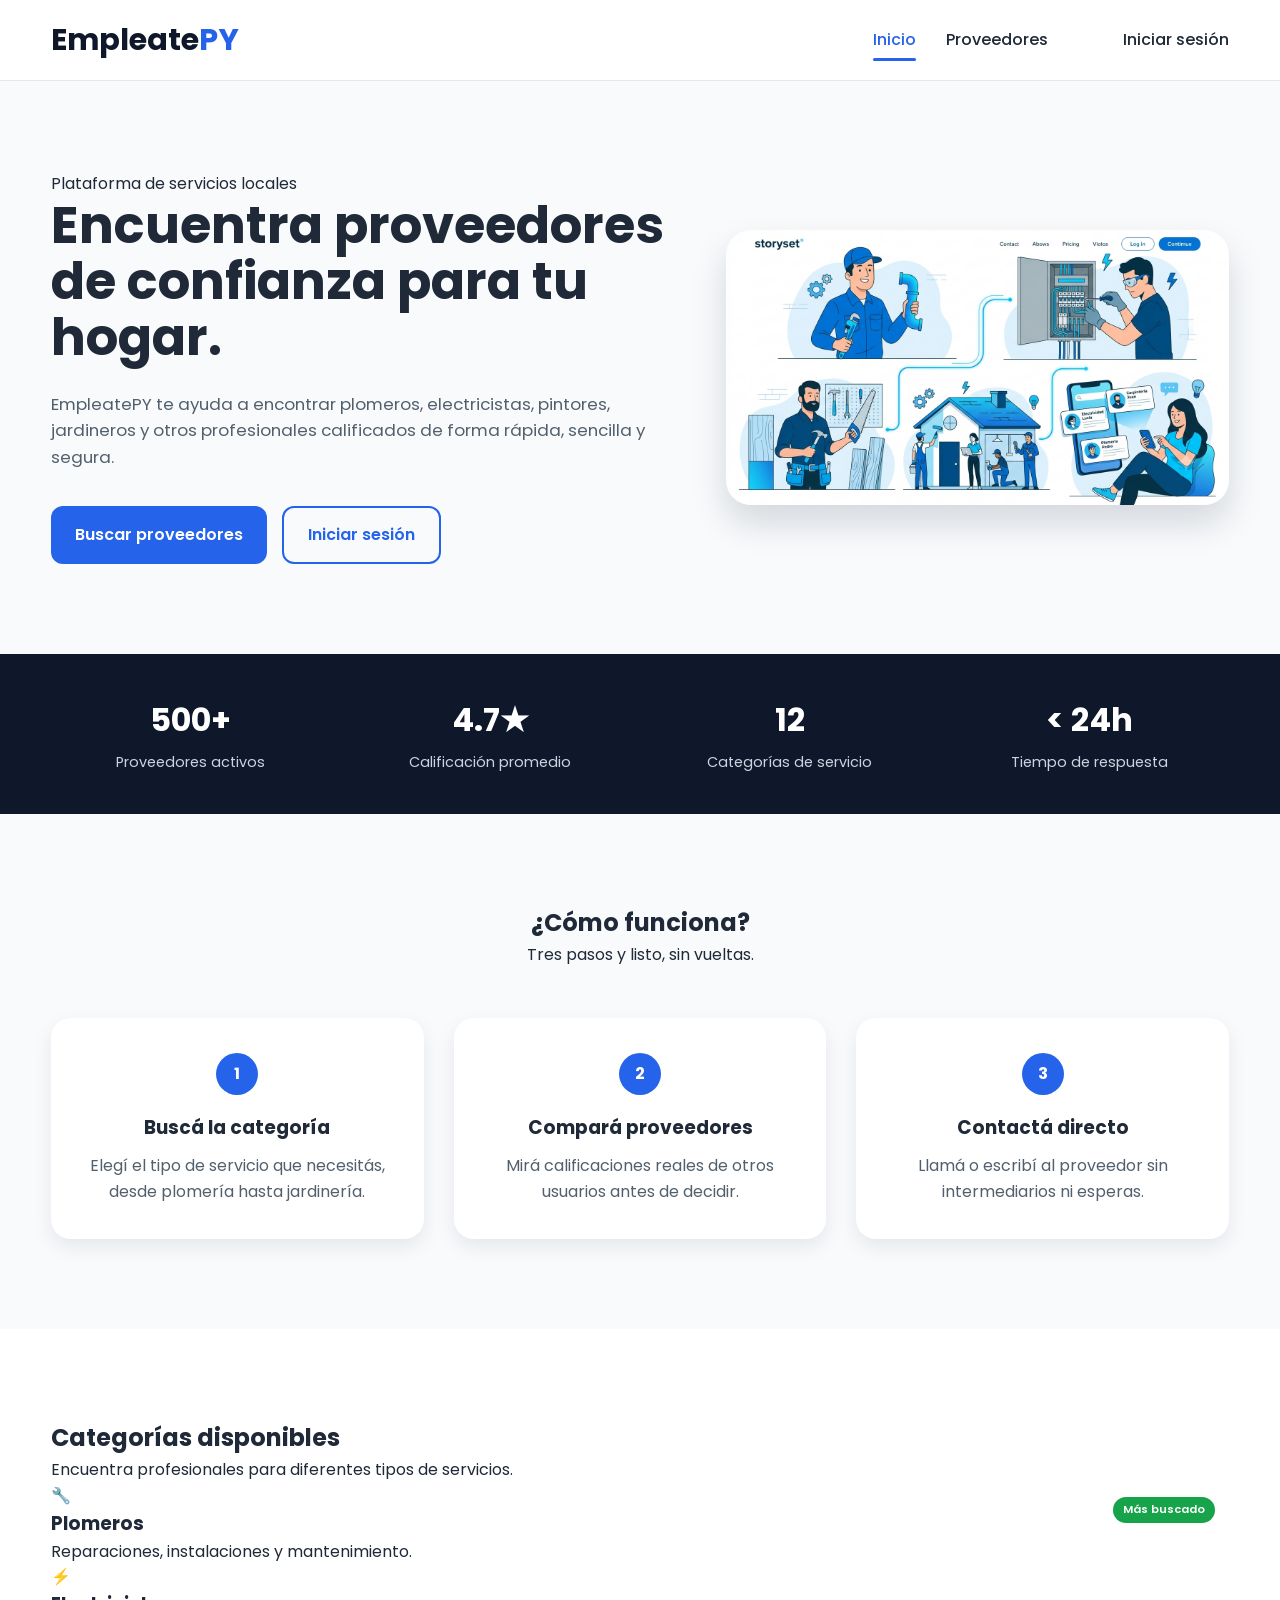
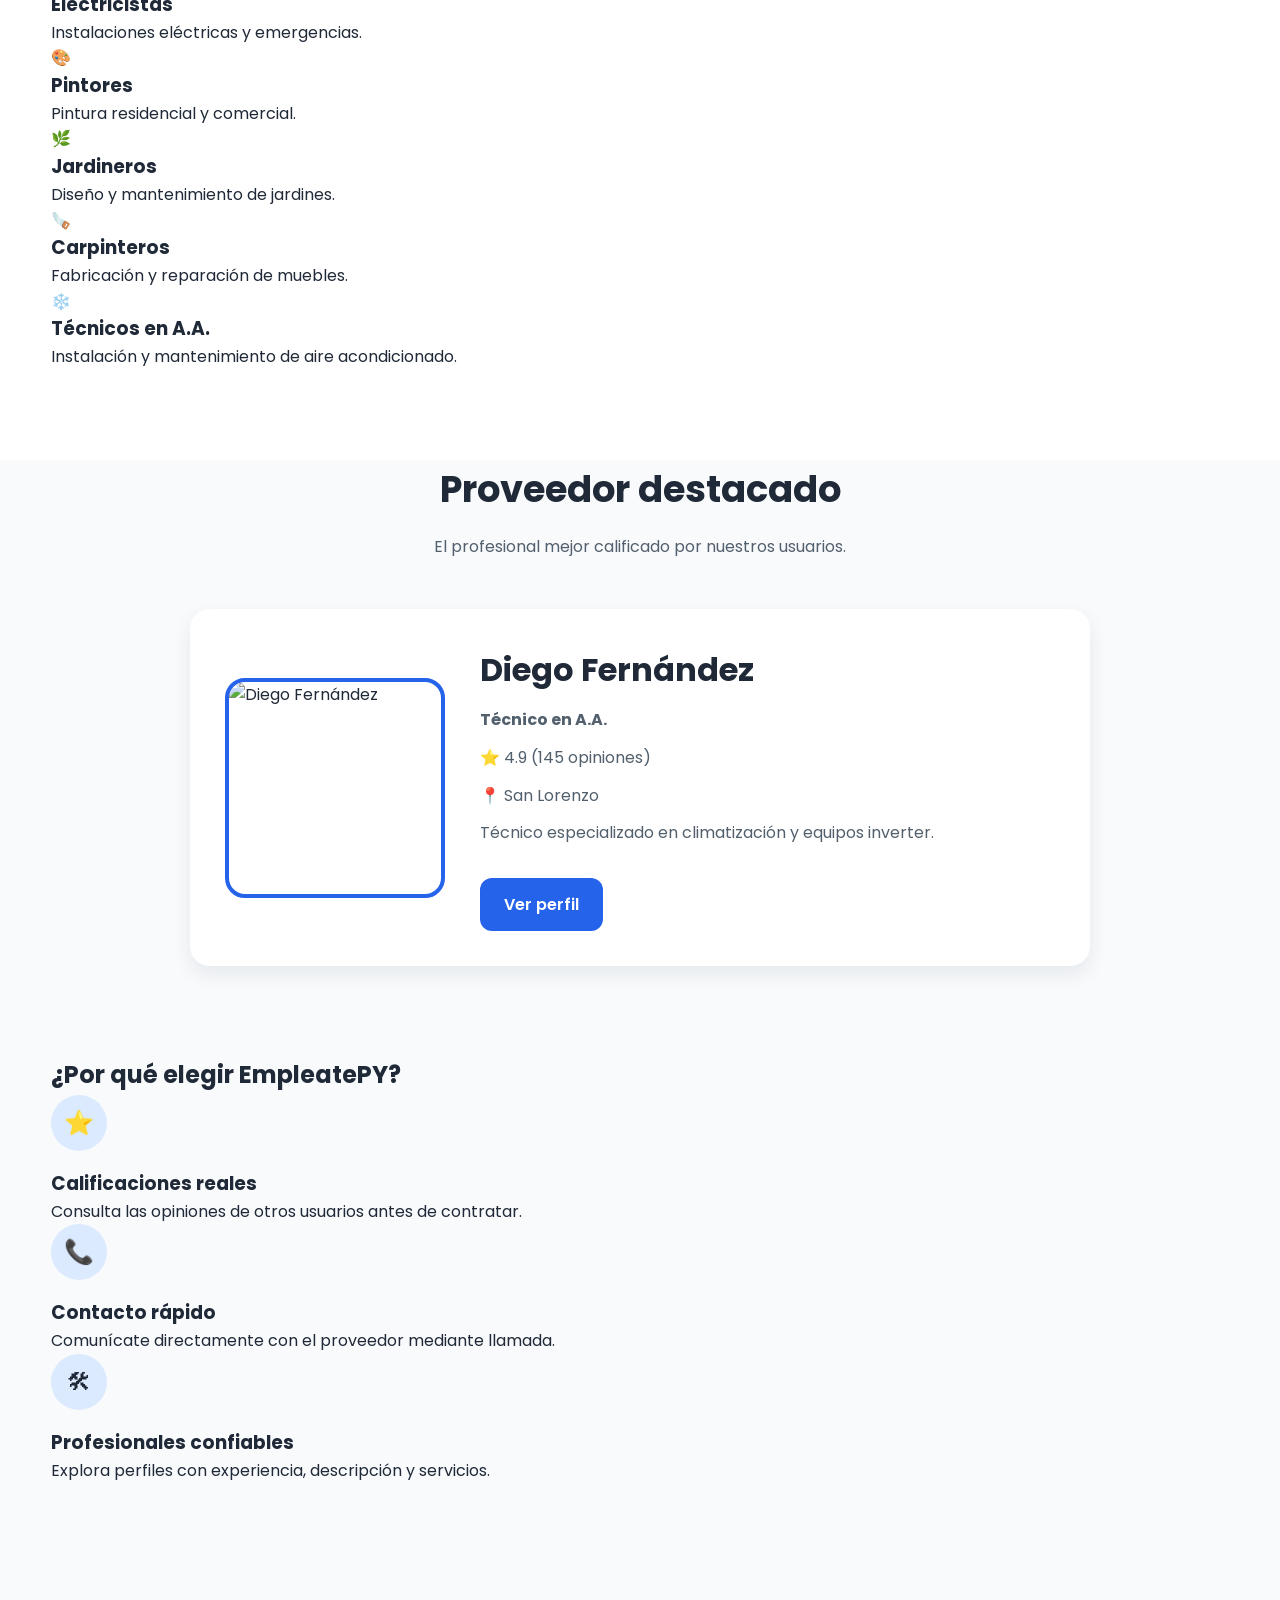
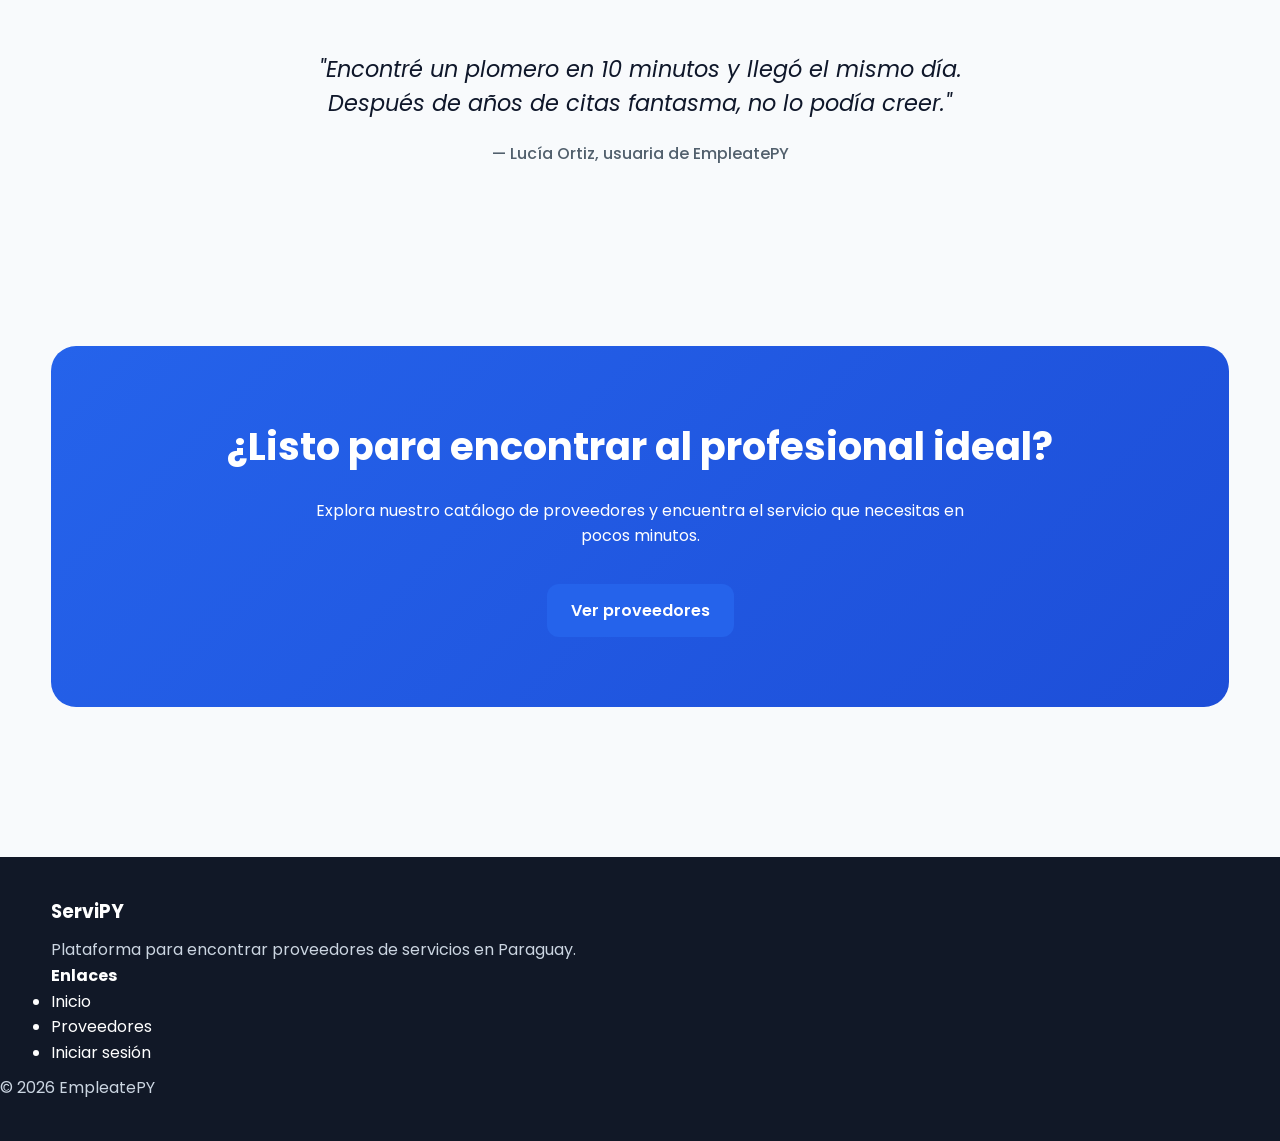
==== index.html @ 204a03ce "EmpleaPY" ====
<!DOCTYPE html>
<html lang="es">

<head>
    <meta charset="UTF-8">
    <meta name="viewport" content="width=device-width, initial-scale=1.0">

    <title>EmpleatePY | Encuentra proveedores de confianza</title>

    <!-- Google Fonts -->
    <link rel="preconnect" href="https://fonts.googleapis.com">
    <link rel="preconnect" href="https://fonts.gstatic.com" crossorigin>

    <link href="https://fonts.googleapis.com/css2?family=Poppins:wght@300;400;500;600;700&display=swap"
        rel="stylesheet">

    <!-- CSS -->
    <link rel="stylesheet" href="css/style.css">
    <link rel="stylesheet" href="css/responsive.css">
</head>

<body>

    <!-- NUEVO: skip link para navegación por teclado -->
    <a href="#contenido" class="skip-link">Saltar al contenido principal</a>

    <!-- ========================= -->
    <!-- ENCABEZADO -->
    <!-- ========================= -->

    <header class="encabezado">

        <div class="contenedor">

            <a href="index.html" class="logo">
                Empleate<span>PY</span>
            </a>

            <nav class="menu" aria-label="Navegación principal">

                <a href="index.html" class="activo">
                    Inicio
                </a>

                <a href="proveedores.html">
                    Proveedores
                </a>

                <p id="saludo-usuario"></p>

                <a
                    href="login.html"
                    id="enlace-login">

                    Iniciar sesión

                </a>

            </nav>

        </div>

    </header>

    <main id="contenido">

        <!-- ========================= -->
        <!-- HERO -->
        <!-- ========================= -->

        <section class="hero">

            <div class="contenedor hero-contenido">

                <div class="hero-texto">

                    <span class="etiqueta">
                        Plataforma de servicios locales
                    </span>

                    <h1>
                        Encuentra proveedores de confianza para tu hogar.
                    </h1>

                    <p>
                        EmpleatePY te ayuda a encontrar plomeros, electricistas, pintores,
                        jardineros y otros profesionales calificados de forma rápida,
                        sencilla y segura.
                    </p>

                    <div class="hero-botones">

                        <a href="proveedores.html" class="boton-principal">
                            Buscar proveedores
                        </a>

                        <a href="login.html" class="boton-secundario">
                            Iniciar sesión
                        </a>

                    </div>

                </div>

                <div class="hero-imagen">

                    <img src="img/proveedor-destacado.png"
                        alt="Personas contratando proveedores">

                </div>

            </div>

        </section>

        <!-- ========================= -->
        <!-- NUEVO: FRANJA DE CONFIANZA -->
        <!-- ========================= -->

        <section class="franja-confianza" aria-label="Estadísticas de la plataforma">

            <div class="contenedor grid-confianza">

                <div class="dato-confianza">
                    <span class="dato-numero">500+</span>
                    <span class="dato-texto">Proveedores activos</span>
                </div>

                <div class="dato-confianza">
                    <span class="dato-numero">4.7★</span>
                    <span class="dato-texto">Calificación promedio</span>
                </div>

                <div class="dato-confianza">
                    <span class="dato-numero">12</span>
                    <span class="dato-texto">Categorías de servicio</span>
                </div>

                <div class="dato-confianza">
                    <span class="dato-numero">&lt; 24h</span>
                    <span class="dato-texto">Tiempo de respuesta</span>
                </div>

            </div>

        </section>

        <!-- ========================= -->
        <!-- NUEVO: CÓMO FUNCIONA -->
        <!-- ========================= -->

        <section class="como-funciona">

            <div class="contenedor">

                <h2>¿Cómo funciona?</h2>
                <p class="subtitulo">Tres pasos y listo, sin vueltas.</p>

                <ol class="lista-pasos">

                    <li class="paso">
                        <span class="paso-numero">1</span>
                        <h3>Buscá la categoría</h3>
                        <p>Elegí el tipo de servicio que necesitás, desde plomería hasta jardinería.</p>
                    </li>

                    <li class="paso">
                        <span class="paso-numero">2</span>
                        <h3>Compará proveedores</h3>
                        <p>Mirá calificaciones reales de otros usuarios antes de decidir.</p>
                    </li>

                    <li class="paso">
                        <span class="paso-numero">3</span>
                        <h3>Contactá directo</h3>
                        <p>Llamá o escribí al proveedor sin intermediarios ni esperas.</p>
                    </li>

                </ol>

            </div>

        </section>

        <!-- ========================= -->
        <!-- CATEGORÍAS -->
        <!-- ========================= -->

        <section class="categorias">

            <div class="contenedor">

                <h2>
                    Categorías disponibles
                </h2>

                <p class="subtitulo">
                    Encuentra profesionales para diferentes tipos de servicios.
                </p>

                <div class="contenedor-categorias">

                    <article class="tarjeta-categoria">

                        <!-- NUEVO: insignia en la categoría más buscada -->
                        <span class="insignia-popular">Más buscado</span>

                        <div class="icono">
                            🔧
                        </div>

                        <h3>Plomeros</h3>

                        <p>
                            Reparaciones, instalaciones y mantenimiento.
                        </p>

                    </article>

                    <article class="tarjeta-categoria">

                        <div class="icono">
                            ⚡
                        </div>

                        <h3>Electricistas</h3>

                        <p>
                            Instalaciones eléctricas y emergencias.
                        </p>

                    </article>

                    <article class="tarjeta-categoria">

                        <div class="icono">
                            🎨
                        </div>

                        <h3>Pintores</h3>

                        <p>
                            Pintura residencial y comercial.
                        </p>

                    </article>

                    <article class="tarjeta-categoria">

                        <div class="icono">
                            🌿
                        </div>

                        <h3>Jardineros</h3>

                        <p>
                            Diseño y mantenimiento de jardines.
                        </p>

                    </article>

                    <article class="tarjeta-categoria">

                        <div class="icono">
                            🪚
                        </div>

                        <h3>Carpinteros</h3>

                        <p>
                            Fabricación y reparación de muebles.
                        </p>

                    </article>

                    <article class="tarjeta-categoria">

                        <div class="icono">
                            ❄️
                        </div>

                        <h3>Técnicos en A.A.</h3>

                        <p>
                            Instalación y mantenimiento de aire acondicionado.
                        </p>

                    </article>

                </div>

            </div>

        </section>

        <!-- ========================= -->
        <!-- NUEVO: PROVEEDOR DESTACADO -->
        <!-- (rompe el patrón de grillas repetidas) -->
        <!-- ========================= -->

        <section class="proveedor-destacado">

            <div class="contenedor">

                <div class="titulo-seccion">

                    <h2>Proveedor destacado</h2>

                    <p>El profesional mejor calificado por nuestros usuarios.</p>

                </div>

                <div id="proveedor-destacado">

                    <p>Cargando proveedor destacado...</p>

                </div>

            </div>

        </section>

        <!-- BENEFICIOS -->

        <section class="beneficios">

            <div class="contenedor">

                <h2>
                    ¿Por qué elegir EmpleatePY?
                </h2>

                <div class="contenedor-beneficios">

                    <article class="beneficio">

                        <span class="beneficio-icono" aria-hidden="true">⭐</span>
                        <h3>Calificaciones reales</h3>

                        <p>
                            Consulta las opiniones de otros usuarios antes de contratar.
                        </p>

                    </article>

                    <article class="beneficio">

                        <span class="beneficio-icono" aria-hidden="true">📞</span>
                        <h3>Contacto rápido</h3>

                        <p>
                            Comunícate directamente con el proveedor mediante llamada.
                        </p>

                    </article>

                    <article class="beneficio">

                        <span class="beneficio-icono" aria-hidden="true">🛠</span>
                        <h3>Profesionales confiables</h3>

                        <p>
                            Explora perfiles con experiencia, descripción y servicios.
                        </p>

                    </article>

                </div>

            </div>

        </section>

        <!-- NUEVO: TESTIMONIO -->

        <section class="testimonio">

            <div class="contenedor testimonio-caja">

                <blockquote>
                    "Encontré un plomero en 10 minutos y llegó el mismo día.
                    Después de años de citas fantasma, no lo podía creer."
                </blockquote>

                <p class="testimonio-autor">— Lucía Ortiz, usuaria de EmpleatePY</p>

            </div>

        </section>

        <!-- LLAMADO A LA ACCIÓN -->

        <section class="cta">

            <div class="contenedor">

                <h2>
                    ¿Listo para encontrar al profesional ideal?
                </h2>

                <p>
                    Explora nuestro catálogo de proveedores y encuentra el servicio
                    que necesitas en pocos minutos.
                </p>

                <a href="proveedores.html" class="boton-principal">
                    Ver proveedores
                </a>

            </div>

        </section>

    </main>

    <!-- PIE DE PÁGINA -->

    <footer class="pie-pagina">

        <div class="contenedor">

            <div>

                <h3>
                    Servi<span>PY</span>
                </h3>

                <p>
                    Plataforma para encontrar proveedores de servicios en Paraguay.
                </p>

            </div>

            <div>

                <h4>Enlaces</h4>

                <ul>

                    <li>
                        <a href="index.html">
                            Inicio
                        </a>
                    </li>

                    <li>
                        <a href="proveedores.html">
                            Proveedores
                        </a>
                    </li>

                    <li>
                        <a href="login.html">
                            Iniciar sesión
                        </a>
                    </li>

                </ul>

            </div>

        </div>

        <div class="copyright">

            <p>
                © 2026 EmpleatePY 
            </p>

        </div>

    </footer>
    <script src="js/sesion.js"></script>
    <script src="js/inicio.js"></script>

</body>

</html>
---- css/style.css ----
/* ===========================
   NUEVO: importar la fuente si no la tenés ya en el <head>
   Si ya la cargás con <link> en el HTML, borrá esta línea.
=========================== */
@import url('https://fonts.googleapis.com/css2?family=Poppins:wght@400;500;600;700&display=swap');
 
/* Variables */
 
:root {
 
    --color-principal: #2563eb;
    --color-principal-hover: #1d4ed8;
 
    --color-secundario: #0f172a;
 
    --color-fondo: #f8fafc;
 
    --color-blanco: #ffffff;
 
    --color-texto: #1f2937;
 
    /* NUEVO: oscurecido de #64748b a #52606d para mejorar el contraste (antes ~4.1:1, ahora ~4.6:1 sobre fondo blanco) */
    --color-texto-claro: #52606d;
 
    --color-borde: #e2e8f0;
 
    --color-exito: #16a34a;
 
    --color-error: #dc2626;
 
    --sombra-suave: 0 8px 20px rgba(15, 23, 42, .08);
 
    --sombra-hover: 0 18px 35px rgba(15, 23, 42, .15);
 
    /* NUEVO: variable de foco reutilizable en toda la app */
    --anillo-foco: 0 0 0 4px rgba(37, 99, 235, .35);
}
 
 
 
/* Reset */
 
* {
 
    margin: 0;
 
    padding: 0;
 
    box-sizing: border-box;
 
}
 
 
 
html {
 
    scroll-behavior: smooth;
 
}
 
/* NUEVO: respeta a usuarios que piden menos movimiento (accesibilidad) */
@media (prefers-reduced-motion: reduce) {
 
    html {
        scroll-behavior: auto;
    }
 
    *,
    *::before,
    *::after {
        animation-duration: 0.01ms !important;
        animation-iteration-count: 1 !important;
        transition-duration: 0.01ms !important;
        scroll-behavior: auto !important;
    }
}
 
 
 
body {
 
    font-family: "Poppins", sans-serif;
 
    background: var(--color-fondo);
 
    color: var(--color-texto);
 
    line-height: 1.6;
 
}
 
 
 
img {
 
    display: block;
 
    max-width: 100%;
 
}
 
 
 
a {
 
    color: inherit;
 
    text-decoration: none;
 
}
 
 
 
button,
input,
select {
 
    font-family: inherit;
 
}
 
/* NUEVO: estado de foco visible y consistente para navegación por teclado.
   Sin esto, Lighthouse/Accesibilidad y cualquier usuario de teclado quedan a ciegas. */
a:focus-visible,
button:focus-visible,
input:focus-visible,
select:focus-visible,
.tarjeta-proveedor:focus-visible,
.categoria:focus-visible {
 
    outline: 3px solid var(--color-principal);
    outline-offset: 3px;
    border-radius: 6px;
}
 
 
 
/* Contenedor */
 
.contenedor {
 
    width: min(92%, 1200px);
 
    margin: auto;
 
}
 
 
 
/* Header */
 
.encabezado {
 
    background: var(--color-blanco);
 
    border-bottom: 1px solid var(--color-borde);
 
    position: sticky;
 
    top: 0;
 
    z-index: 1000;
 
    backdrop-filter: blur(10px);
 
}
 
 
 
.encabezado .contenedor {
 
    display: flex;
 
    justify-content: space-between;
 
    align-items: center;
 
    min-height: 80px;
 
    /* NUEVO: permite que el menú baje de línea en pantallas chicas sin romper el layout */
    flex-wrap: wrap;
    gap: 15px;
    padding-block: 12px;
 
}
 
 
 
.logo {
 
    font-size: 1.9rem;
 
    font-weight: 700;
 
    color: var(--color-secundario);
 
}
 
 
 
.logo span {
 
    color: var(--color-principal);
 
}
 
 
 
.menu {
 
    display: flex;
 
    align-items: center;
 
    gap: 30px;
 
    /* NUEVO: en mobile el menú puede envolver en vez de desbordar la pantalla */
    flex-wrap: wrap;
 
}
 
 
 
.menu a {
 
    font-weight: 500;
 
    transition: .25s;
 
    position: relative;
 
}
 
 
 
.menu a:hover {
 
    color: var(--color-principal);
 
}
 
 
 
.menu .activo {
 
    color: var(--color-principal);
 
}
 
 
 
.menu .activo::after {
 
    content: "";
 
    position: absolute;
 
    left: 0;
 
    bottom: -8px;
 
    width: 100%;
 
    height: 3px;
 
    background: var(--color-principal);
 
    border-radius: 20px;
 
}
 
 
 
/* Hero */
 
.hero {
 
    padding: 90px 0;
 
}
 
 
 
.hero .contenedor {
 
    display: grid;
 
    grid-template-columns: 1.1fr .9fr;
 
    align-items: center;
 
    gap: 60px;
 
}
 
 
 
.hero h1 {
 
    font-size: 3.2rem;
 
    line-height: 1.1;
 
    margin-bottom: 25px;
 
}
 
 
 
.hero p {
 
    color: var(--color-texto-claro);
 
    font-size: 1.05rem;
 
    margin-bottom: 35px;
 
}
 
 
 
.hero-botones {
 
    display: flex;
 
    gap: 15px;
 
    flex-wrap: wrap;
 
}
 
 
 
.hero-imagen img {
 
    width: 100%;
 
    border-radius: 25px;
 
    box-shadow: var(--sombra-hover);
 
}
 
 
 
/* Botones */
 
.boton-principal,
.boton-secundario {
 
    display: inline-flex;
 
    align-items: center;
 
    justify-content: center;
 
    padding: 14px 24px;
 
    border-radius: 12px;
 
    font-weight: 600;
 
    transition: .25s;
 
    cursor: pointer;
 
    /* NUEVO: tamaño mínimo táctil recomendado (44px) para mobile */
    min-height: 44px;
 
}
 
 
 
.boton-principal {
 
    background: var(--color-principal);
 
    color: white;
 
}
 
 
 
.boton-principal:hover {
 
    background: var(--color-principal-hover);
 
    transform: translateY(-3px);
 
}
 
 
 
.boton-secundario {
 
    border: 2px solid var(--color-principal);
 
    color: var(--color-principal);
 
}
 
 
 
.boton-secundario:hover {
 
    background: var(--color-principal);
 
    color: white;
 
}
 
 
 
/* Títulos */
 
.titulo-seccion {
 
    text-align: center;
 
    margin-bottom: 50px;
 
}
 
 
 
.titulo-seccion h2 {
 
    font-size: 2.3rem;
 
    margin-bottom: 15px;
 
}
 
 
 
.titulo-seccion p {
 
    color: var(--color-texto-claro);
 
}
 
 
 
/* Inputs */
 
input,
select {
 
    width: 100%;
 
    padding: 14px 16px;
 
    border: 1px solid var(--color-borde);
 
    border-radius: 12px;
 
    background: white;
 
    transition: .25s;
 
    /* NUEVO: tamaño mínimo de fuente 16px evita el zoom automático molesto en iOS */
    font-size: 16px;
 
}
 
 
 
input:focus,
select:focus {
 
    outline: none;
 
    border-color: var(--color-principal);
 
    box-shadow: var(--anillo-foco);
 
}
 
 
 
/* Estado */
 
#estado {
 
    text-align: center;
 
    font-size: 1.1rem;
 
    padding: 40px 0;
 
    color: var(--color-texto-claro);
 
}
 
/* NUEVO: variantes visuales para distinguir claramente los 3 estados obligatorios
   (cargando / sin resultados / error) sin depender solo del texto */
#estado[data-tipo="error"] {
    color: var(--color-error);
    font-weight: 600;
}
 
#estado[data-tipo="vacio"] {
    color: var(--color-texto-claro);
    font-style: italic;
}
 
#estado[data-tipo="cargando"]::before {
    content: "";
    display: inline-block;
    width: 18px;
    height: 18px;
    margin-right: 10px;
    vertical-align: -3px;
    border: 3px solid var(--color-borde);
    border-top-color: var(--color-principal);
    border-radius: 50%;
    animation: girar 0.8s linear infinite;
}
 
@keyframes girar {
    to {
        transform: rotate(360deg);
    }
}
 
 
/* Beneficios */
 
.beneficios {
 
    padding: 90px 0;
 
}
 
 
 
.grid-beneficios {
 
    display: grid;
 
    grid-template-columns: repeat(3, 1fr);
 
    gap: 30px;
 
}
 
 
 
.tarjeta-beneficio {
 
    background: var(--color-blanco);
 
    border-radius: 20px;
 
    padding: 35px;
 
    text-align: center;
 
    box-shadow: var(--sombra-suave);
 
    transition: .3s;
 
}
 
 
 
.tarjeta-beneficio:hover {
 
    transform: translateY(-8px);
 
    box-shadow: var(--sombra-hover);
 
}
 
 
 
.icono-beneficio {
 
    font-size: 3rem;
 
    margin-bottom: 20px;
 
}
 
 
 
.tarjeta-beneficio h3 {
 
    margin-bottom: 15px;
 
}
 
 
 
.tarjeta-beneficio p {
 
    color: var(--color-texto-claro);
 
}
 
 
 
/* Categorías */
 
.categorias {
 
    padding: 90px 0;
 
    background: var(--color-blanco);
 
}
 
 
 
.grid-categorias {
 
    display: grid;
 
    grid-template-columns: repeat(4, 1fr);
 
    gap: 25px;
 
}
 
 
 
.categoria {
 
    background: var(--color-fondo);
 
    border-radius: 18px;
 
    padding: 30px;
 
    text-align: center;
 
    transition: .3s;
 
    cursor: pointer;
 
}
 
 
 
.categoria:hover {
 
    background: var(--color-principal);
 
    color: white;
 
    transform: translateY(-6px);
 
}
 
/* NUEVO: si .categoria hover cambia el color de fondo/texto, el texto secundario
   dentro (si lo hay) debe heredar blanco también para no perder contraste */
.categoria:hover * {
    color: inherit;
}
 
 
 
.categoria h3 {
 
    margin-top: 15px;
 
}
 
 
 
/* CTA */
 
.cta {
 
    padding: 100px 0;
 
    text-align: center;
 
}
 
 
 
.cta .contenedor {
 
    background: linear-gradient(135deg,
            var(--color-principal),
            var(--color-principal-hover));
 
    color: white;
 
    padding: 70px;
 
    border-radius: 25px;
 
}
 
 
 
.cta h2 {
 
    font-size: 2.4rem;
 
    margin-bottom: 20px;
 
}
 
 
 
.cta p {
 
    max-width: 650px;
 
    margin: auto;
 
    margin-bottom: 35px;
 
}
 
 
 
/* Página proveedores */
 
.titulo-pagina {
 
    padding: 70px 0 40px;
 
    text-align: center;
 
}
 
 
 
.titulo-pagina h1 {
 
    font-size: 2.8rem;
 
    margin-bottom: 15px;
 
}
 
 
 
.titulo-pagina p {
 
    color: var(--color-texto-claro);
 
}
 
 
 
/* Filtros */
 
.filtros {
 
    margin-bottom: 50px;
 
}
 
 
 
.filtros .contenedor {
 
    display: grid;
 
    grid-template-columns: 2fr 1fr 1fr;
 
    gap: 20px;
 
}
 
 
 
/* Contador */
 
#contador-proveedores {
 
    margin-bottom: 30px;
 
    color: var(--color-texto-claro);
 
    font-weight: 500;
 
}
 
 
 
/* Grid proveedores */
 
.contenedor-proveedores {
 
    display: grid;
 
    grid-template-columns: repeat(3, 1fr);
 
    gap: 30px;
 
}
 
 
 
/* Tarjeta proveedor */
 
.tarjeta-proveedor {
 
    background: white;
 
    border-radius: 22px;
 
    padding: 30px;
 
    box-shadow: var(--sombra-suave);
 
    transition: .35s;
 
    display: flex;
 
    flex-direction: column;
 
    align-items: center;
 
    text-align: center;
 
}
 
 
 
.tarjeta-proveedor:hover {
 
    transform: translateY(-10px);
 
    box-shadow: var(--sombra-hover);
 
}
 
 
 
.imagen-proveedor {
 
    width: 130px;
 
    height: 130px;
 
    border-radius: 50%;
 
    object-fit: cover;
 
    margin-bottom: 20px;
 
    border: 5px solid #dbeafe;
 
    /* NUEVO: si la imagen tarda o falla en cargar, evita que la tarjeta "salte" de tamaño */
    background: var(--color-fondo);
 
}
 
 
 
.tarjeta-proveedor h2 {
 
    font-size: 1.3rem;
 
    margin-bottom: 10px;
 
}
 
 
 
.tarjeta-proveedor .categoria {
 
    background: #dbeafe;
 
    color: var(--color-principal);
 
    padding: 6px 14px;
 
    border-radius: 30px;
 
    font-size: .9rem;
 
    margin-bottom: 18px;
 
    /* NUEVO: esta .categoria vive dentro de una tarjeta y NO es el mismo elemento
       clickeable que .categoria de la home; anulamos el cursor pointer heredado */
    cursor: default;
 
}
 
 
 
.tarjeta-proveedor p {
 
    margin-bottom: 10px;
 
    color: var(--color-texto-claro);
 
}
 
 
 
.acciones-proveedor {
 
    margin-top: auto;
 
    display: flex;
 
    gap: 10px;
 
    width: 100%;
 
}
 
 
 
.acciones-proveedor a {
 
    flex: 1;
 
}
 
 
 
/* Animaciones */
 
.tarjeta-proveedor,
.tarjeta-beneficio,
.categoria,
.boton-principal,
.boton-secundario {
 
    transition: all .3s ease;
 
}
 
 
 
.boton-principal:active,
.boton-secundario:active {
 
    transform: scale(.97);
 
}
 
 
/* ===========================
   NUEVO: RESPONSIVE — esto faltaba por completo en el original.
   Sin esto, el sitio se rompe en celular (la mayoría de tus usuarios reales).
=========================== */
 
/* Tablets */
@media (max-width: 1024px) {
 
    .grid-categorias {
        grid-template-columns: repeat(2, 1fr);
    }
 
    .contenedor-proveedores {
        grid-template-columns: repeat(2, 1fr);
    }
 
    .hero h1 {
        font-size: 2.6rem;
    }
}
 
/* Mobile grande / tablet chica */
@media (max-width: 768px) {
 
    .hero .contenedor {
        grid-template-columns: 1fr;
        text-align: center;
        gap: 35px;
    }
 
    .hero-botones {
        justify-content: center;
    }
 
    .grid-beneficios {
        grid-template-columns: 1fr;
    }
 
    .filtros .contenedor {
        grid-template-columns: 1fr;
    }
 
    .cta .contenedor {
        padding: 45px 25px;
    }
 
    .titulo-pagina h1 {
        font-size: 2.1rem;
    }
}
 
/* Mobile */
@media (max-width: 560px) {
 
    .encabezado .contenedor {
        min-height: auto;
    }
 
    .menu {
        gap: 16px;
        justify-content: center;
        width: 100%;
    }
 
    .grid-categorias {
        grid-template-columns: 1fr;
    }
 
    .contenedor-proveedores {
        grid-template-columns: 1fr;
    }
 
    .hero h1 {
        font-size: 2.1rem;
    }
 
    .hero p {
        font-size: 1rem;
    }
 
    .titulo-seccion h2 {
        font-size: 1.8rem;
    }
 
    .cta h2 {
        font-size: 1.9rem;
    }
 
    .acciones-proveedor {
        flex-direction: column;
    }
}
/* ===========================
   adiciones.css
   Solo estiliza las secciones NUEVAS del HTML.
   No redefine ni toca ninguna clase de style.css / responsive.css.
   Usa las mismas variables (--color-principal, etc.) definidas en tu :root.
=========================== */

/* Skip link (accesibilidad, oculto hasta recibir foco) */
.skip-link {
    position: absolute;
    left: -999px;
    top: 0;
    background: var(--color-principal);
    color: white;
    padding: 12px 20px;
    border-radius: 0 0 10px 0;
    z-index: 2000;
}

.skip-link:focus {
    left: 0;
}


/* Franja de confianza */
.franja-confianza {
    background: var(--color-secundario);
    padding: 40px 0;
}

.grid-confianza {
    display: grid;
    grid-template-columns: repeat(4, 1fr);
    gap: 20px;
    text-align: center;
}

.dato-confianza {
    display: flex;
    flex-direction: column;
    gap: 6px;
}

.dato-numero {
    font-size: 2rem;
    font-weight: 700;
    color: white;
}

.dato-texto {
    color: #cbd5e1;
    font-size: .9rem;
}


/* Cómo funciona */
.como-funciona {
    padding: 90px 0;
    text-align: center;
}

.lista-pasos {
    list-style: none;
    display: grid;
    grid-template-columns: repeat(3, 1fr);
    gap: 30px;
    margin-top: 50px;
}

.paso {
    background: var(--color-blanco);
    border-radius: 20px;
    padding: 35px 25px;
    box-shadow: var(--sombra-suave);
    position: relative;
}

.paso-numero {
    display: inline-flex;
    align-items: center;
    justify-content: center;
    width: 42px;
    height: 42px;
    border-radius: 50%;
    background: var(--color-principal);
    color: white;
    font-weight: 700;
    margin-bottom: 18px;
}

.paso h3 {
    margin-bottom: 10px;
}

.paso p {
    color: var(--color-texto-claro);
}


/* Insignia "más buscado" sobre tarjeta de categoría */
.tarjeta-categoria {
    position: relative;
}

.insignia-popular {
    position: absolute;
    top: 14px;
    right: 14px;
    background: var(--color-exito);
    color: white;
    font-size: .7rem;
    font-weight: 600;
    padding: 4px 10px;
    border-radius: 20px;
}


/* Proveedor destacado */

#proveedor-destacado{

    display: flex;
    justify-content: center;

}


.tarjeta-destacado{

    display: grid;
    grid-template-columns: 220px 1fr;
    gap: 35px;

    align-items: center;

    background: white;

    border-radius: 20px;

    padding: 35px;

    box-shadow: var(--sombra-suave);

    max-width: 900px;

    width: 100%;

}


.imagen-destacado{

    width: 220px;

    height: 220px;

    border-radius: 20px;

    object-fit: cover;

    border: 4px solid var(--color-principal);

    justify-self: center;

}


.info-destacado h3{

    font-size: 2rem;

    margin-bottom: 12px;

}


.info-destacado p{

    margin-bottom: 12px;

    color: var(--color-texto-claro);

}


.info-destacado .boton-principal{

    margin-top: 20px;

    display: inline-flex;

}

/* Beneficios: ícono separado del título */
.beneficio-icono {
    display: inline-flex;
    align-items: center;
    justify-content: center;
    width: 56px;
    height: 56px;
    border-radius: 50%;
    background: #dbeafe;
    font-size: 1.5rem;
    margin-bottom: 18px;
}


/* Testimonio */
.testimonio {
    padding: 80px 0;
}

.testimonio-caja {
    max-width: 700px;
    text-align: center;
}

.testimonio blockquote {
    font-size: 1.4rem;
    font-style: italic;
    color: var(--color-secundario);
    line-height: 1.5;
    margin-bottom: 20px;
}

.testimonio-autor {
    color: var(--color-texto-claro);
    font-weight: 500;
}

.pie-pagina {

    background:#111827;

    color:white;

    padding:40px 0;

    margin-top:50px;

}



.pie-pagina p {

    color:#cbd5e1;

    margin-top:10px;

}
#saludo-usuario {

    color: var(--color-principal);

    font-weight: 600;

    margin-right: 15px;

}

/* ===========================
   Responsive de las secciones nuevas
=========================== */

@media (max-width: 1024px) {

    .grid-confianza {
        grid-template-columns: repeat(2, 1fr);
        row-gap: 30px;
    }

    .lista-pasos {
        grid-template-columns: 1fr;
    }

    .destacado-contenido {
        grid-template-columns: 1fr;
    }

    .destacado-imagen img {
        max-width: 320px;
        margin: 0 auto;
    }
}

@media (max-width: 560px) {

    .grid-confianza {
        grid-template-columns: 1fr 1fr;
    }

    .dato-numero {
        font-size: 1.6rem;
    }

    .testimonio blockquote {
        font-size: 1.15rem;
    }
}
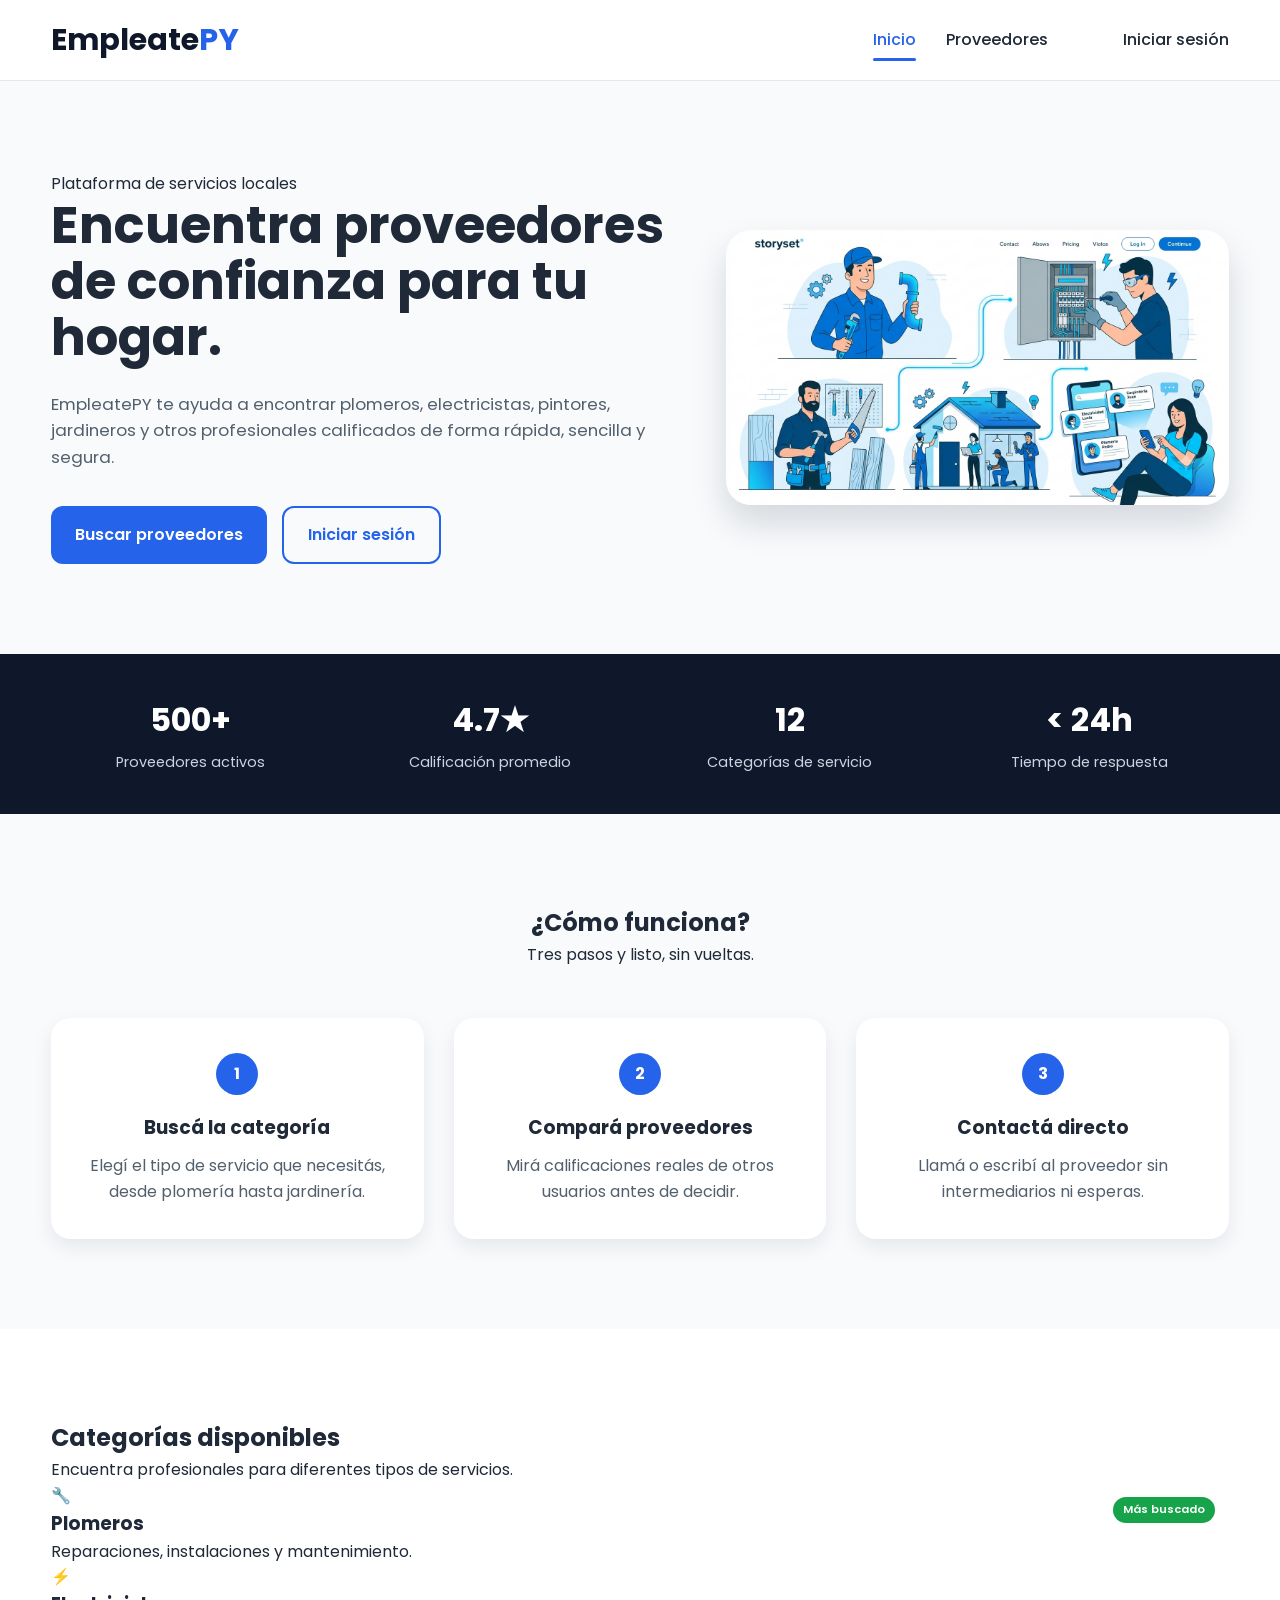
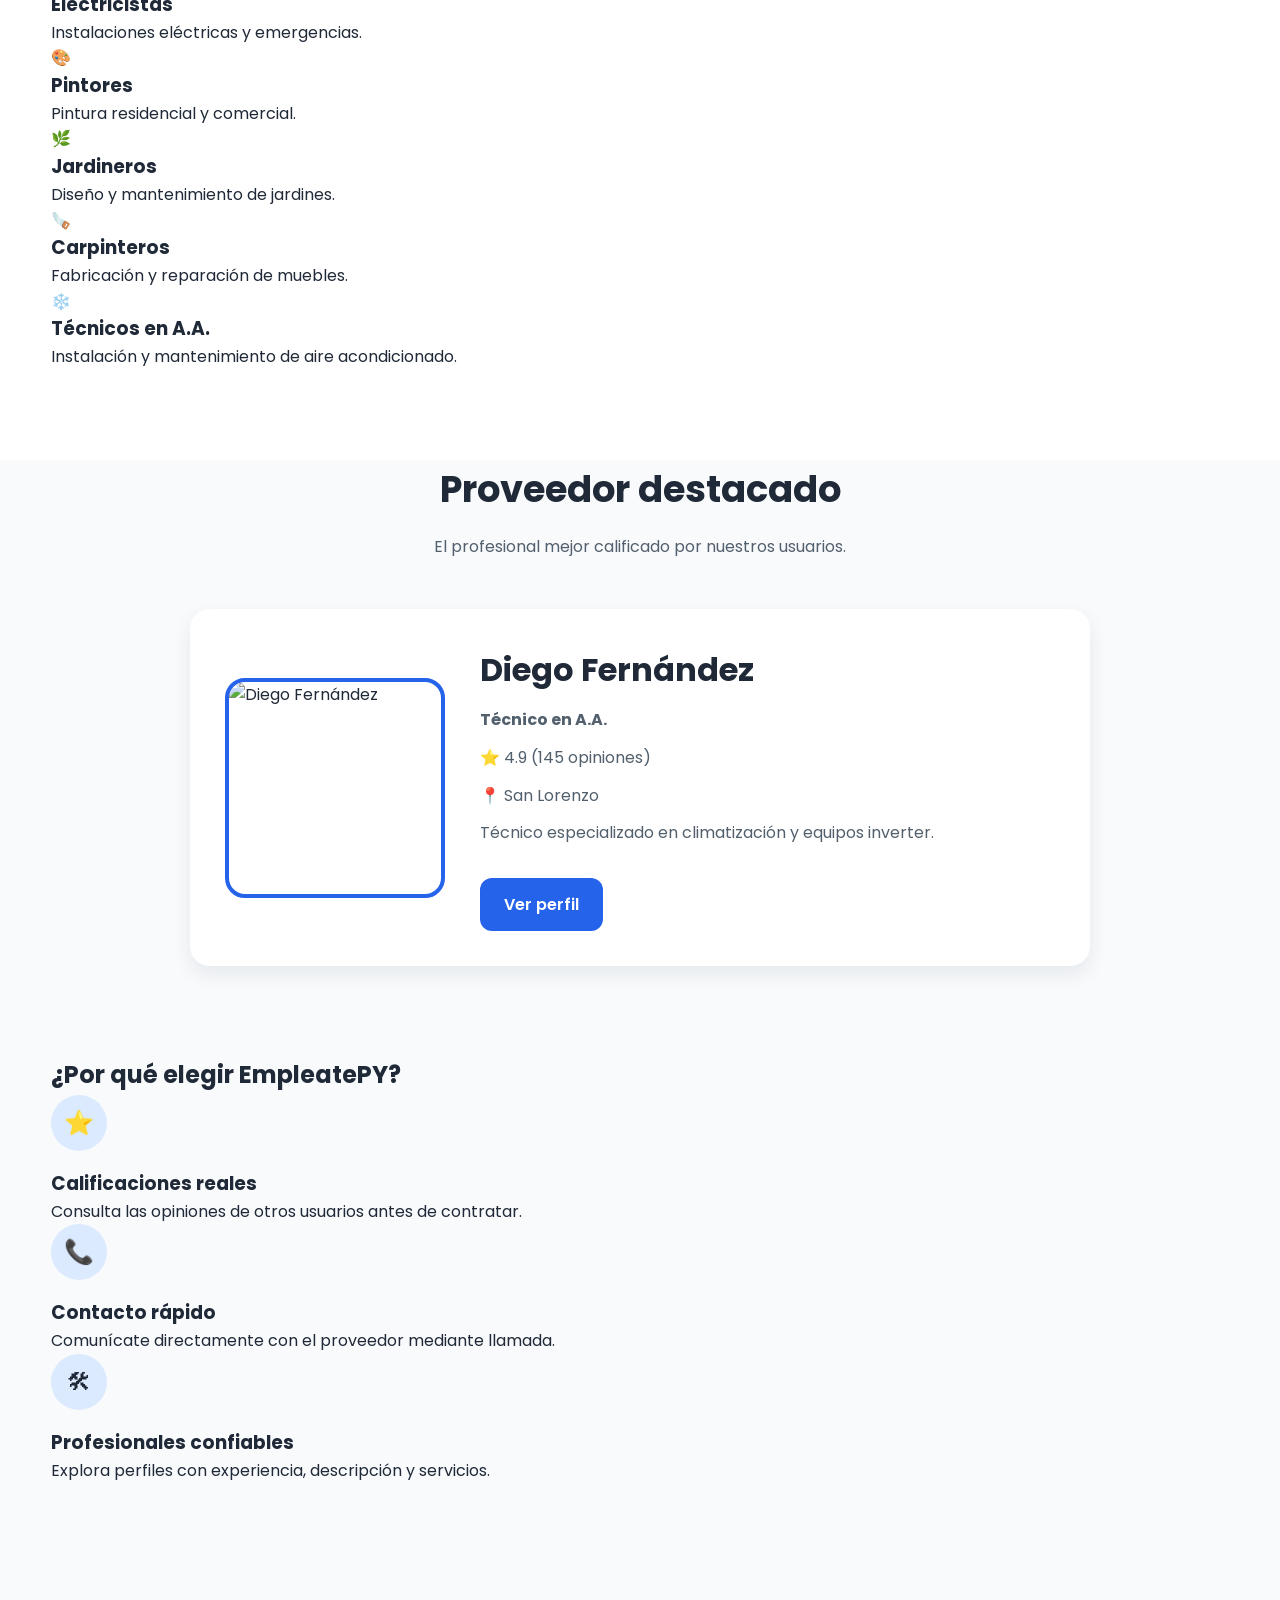
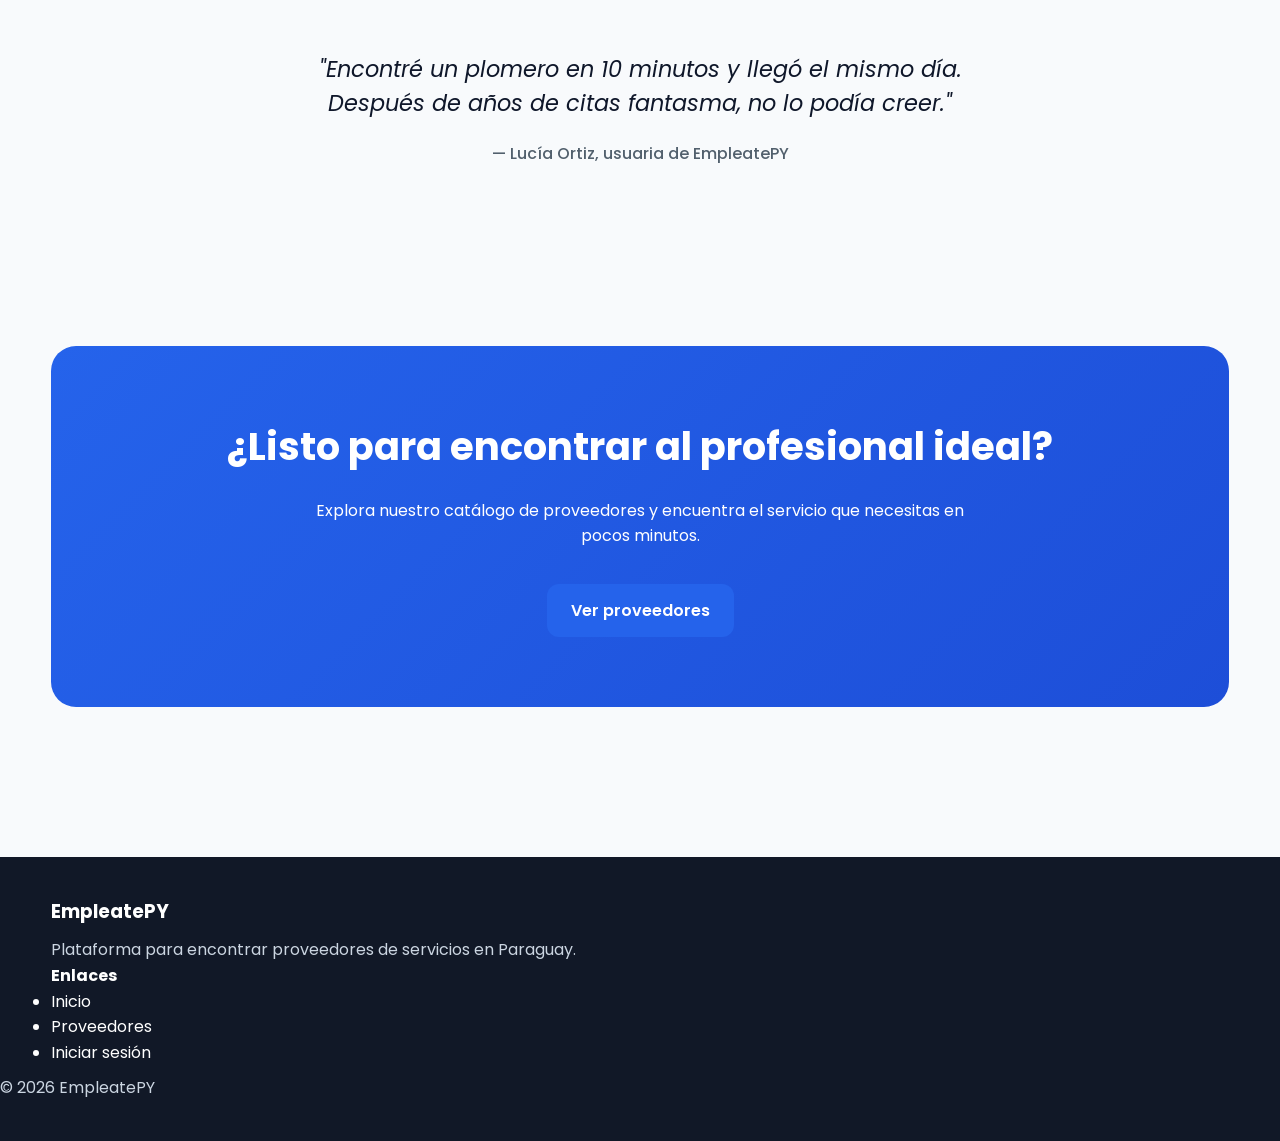
==== commit f6105dcf: "cambio de encabezados y pie de pagina" ====
--- a/index.html
+++ b/index.html
@@ -20,13 +20,7 @@
 </head>
 
 <body>
-
-    <!-- NUEVO: skip link para navegación por teclado -->
     <a href="#contenido" class="skip-link">Saltar al contenido principal</a>
-
-    <!-- ========================= -->
-    <!-- ENCABEZADO -->
-    <!-- ========================= -->
 
     <header class="encabezado">
 
@@ -63,10 +57,6 @@
     </header>
 
     <main id="contenido">
-
-        <!-- ========================= -->
-        <!-- HERO -->
-        <!-- ========================= -->
 
         <section class="hero">
 
@@ -113,10 +103,6 @@
 
         </section>
 
-        <!-- ========================= -->
-        <!-- NUEVO: FRANJA DE CONFIANZA -->
-        <!-- ========================= -->
-
         <section class="franja-confianza" aria-label="Estadísticas de la plataforma">
 
             <div class="contenedor grid-confianza">
@@ -144,10 +130,6 @@
             </div>
 
         </section>
-
-        <!-- ========================= -->
-        <!-- NUEVO: CÓMO FUNCIONA -->
-        <!-- ========================= -->
 
         <section class="como-funciona">
 
@@ -182,10 +164,6 @@
 
         </section>
 
-        <!-- ========================= -->
-        <!-- CATEGORÍAS -->
-        <!-- ========================= -->
-
         <section class="categorias">
 
             <div class="contenedor">
@@ -293,11 +271,6 @@
 
         </section>
 
-        <!-- ========================= -->
-        <!-- NUEVO: PROVEEDOR DESTACADO -->
-        <!-- (rompe el patrón de grillas repetidas) -->
-        <!-- ========================= -->
-
         <section class="proveedor-destacado">
 
             <div class="contenedor">
@@ -319,8 +292,6 @@
             </div>
 
         </section>
-
-        <!-- BENEFICIOS -->
 
         <section class="beneficios">
 
@@ -370,8 +341,6 @@
             </div>
 
         </section>
-
-        <!-- NUEVO: TESTIMONIO -->
 
         <section class="testimonio">
 
@@ -388,8 +357,6 @@
 
         </section>
 
-        <!-- LLAMADO A LA ACCIÓN -->
-
         <section class="cta">
 
             <div class="contenedor">
@@ -413,8 +380,6 @@
 
     </main>
 
-    <!-- PIE DE PÁGINA -->
-
     <footer class="pie-pagina">
 
         <div class="contenedor">
@@ -422,7 +387,7 @@
             <div>
 
                 <h3>
-                    Servi<span>PY</span>
+                    Empleate<span>PY</span>
                 </h3>
 
                 <p>
